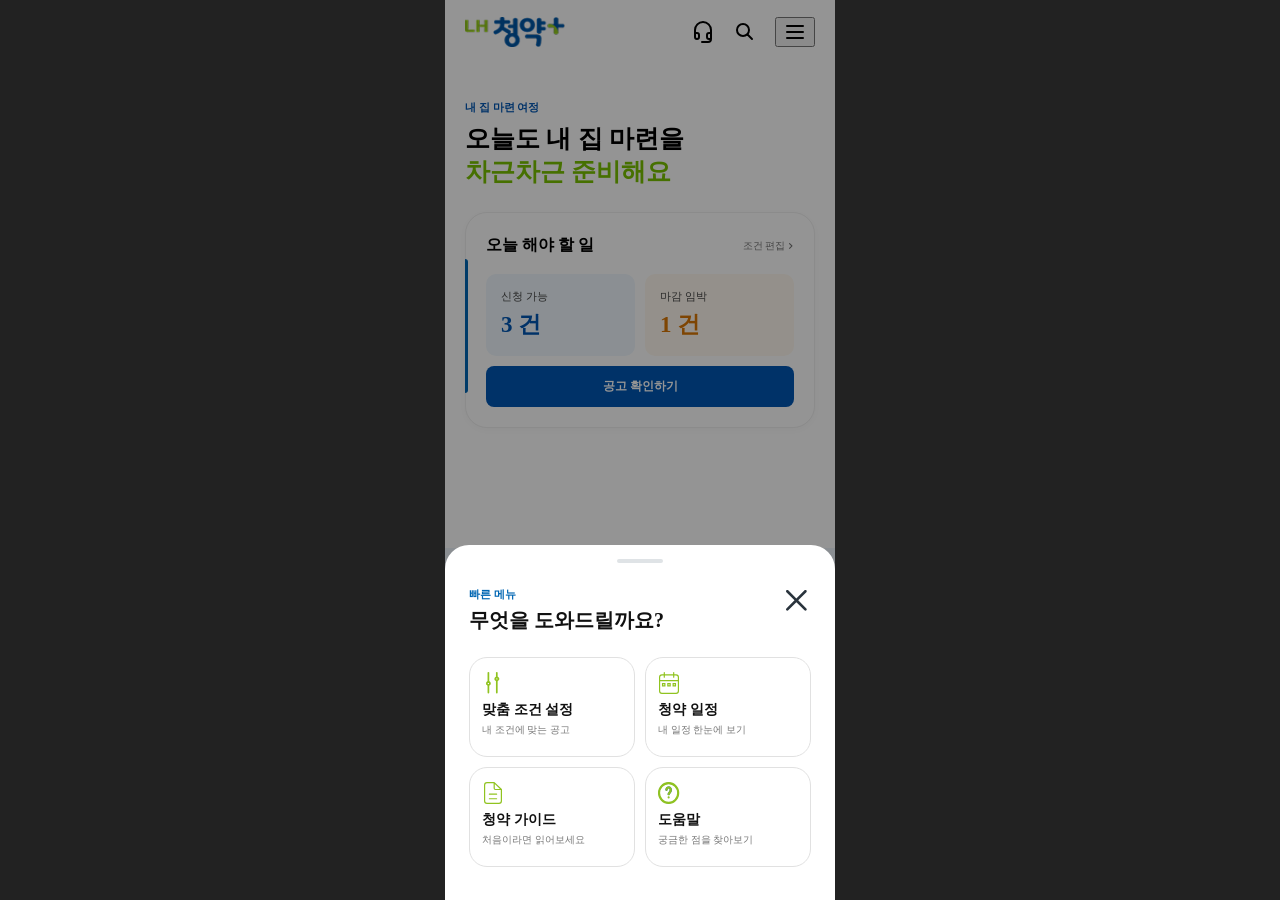
==== index.html @ eb8c649b "포트폴리오 파일 병합" ====
<!DOCTYPE html>
<html lang="ko">

<head>
    <meta charset="UTF-8">
    <meta name="viewport" content="width=device-width, initial-scale=1.0">

    <title>LH 청약+ - 홈</title>

    <link rel="stylesheet" href="./css/header.css">
    <link rel="stylesheet" href="./style.css">
    <link rel="stylesheet" href="./css/footer.css">

    <style>
        /* ==================================================
           기본
        ================================================== */

        * {
            box-sizing: border-box;
        }

        html,
        body {
            margin: 0;
            padding: 0;
            min-height: 100%;
        }

        body {
            background: #222;
        }


        /* ==================================================
           모바일 앱 전체
        ================================================== */

        .mobile-app {
            position: relative;

            width: 390px;
            min-height: 100vh;

            margin: 0 auto;

            background: #ffffff;

            overflow-x: hidden;
        }


        /* ==================================================
           HEADER
        ================================================== */

        .mobile-app .header {
            width: 390px;
            height: 64px;

            padding: 0 20px;

            display: flex;
            align-items: center;
            justify-content: space-between;

            background: #ffffff;

            position: relative;
            z-index: 10;
        }

        .mobile-app .header>a {
            display: flex;
            align-items: center;
        }

        .mobile-app .header>a img {
            width: auto;
            height: 30px;
            display: block;
        }

        .mobile-app .header-icons {
            display: flex;
            align-items: center;
            gap: 18px;
        }

        .mobile-app .header-icons img {
            width: 24px;
            height: 24px;

            display: block;

            cursor: pointer;
        }


        /* ==================================================
           MAIN
        ================================================== */

        .mobile-app .content {
            width: 100%;

            padding: 36px 20px 120px;

            background: #ffffff;
        }


        /* ==================================================
           상단 문구
        ================================================== */

        .mobile-app .content>div:first-child {
            font-size: 11px !important;
            color: #0056b3 !important;
            font-weight: 700 !important;
        }


        .welcome-text {
            margin-top: 8px;

            font-size: 25px;
            font-weight: 700;

            line-height: 1.3;
        }

        .welcome-text span {
            color: #79c000;
        }


        /* ==================================================
           오늘 해야 할 일 카드
        ================================================== */

        .card-box {
            position: relative;

            margin-top: 24px;

            padding: 22px 20px 20px;

            background: #ffffff;

            border: 1px solid #eeeeee;
            border-radius: 22px;

            box-shadow: 0 2px 10px rgba(0, 0, 0, 0.04);
        }

        .card-box::before {
            content: "";

            position: absolute;

            left: -1px;
            top: 46px;

            width: 3px;
            height: 134px;

            background: #0066b3;

            border-radius: 0 3px 3px 0;
        }


        .card-box>div:first-child {
            display: flex !important;

            justify-content: space-between !important;
            align-items: center !important;
        }

        .card-box strong {
            font-size: 16px !important;
            font-weight: 700;
        }




        /* ==================================================
           신청 가능 / 마감 임박
        ================================================== */

        .stat-grid {
            display: flex;

            gap: 10px;

            margin: 18px 0 10px;
        }

        .stat-card {
            flex: 1;

            min-height: 82px;

            padding: 15px;

            border-radius: 10px;

            background: #eef6fc;
        }

        .stat-card:nth-child(2) {
            background: #fff8ef;
        }

        .stat-card>div:first-child {
            font-size: 11px !important;
            color: #444 !important;
        }

        .stat-number {
            margin-top: 5px;

            font-size: 23px;

            font-weight: 700;
        }

        /* ==================================================
   조건 편집 링크
================================================== */

        .mobile-app .card-box a.main-arrow,
        .mobile-app .card-box a.main-arrow:link,
        .mobile-app .card-box a.main-arrow:visited,
        .mobile-app .card-box a.main-arrow:hover,
        .mobile-app .card-box a.main-arrow:focus,
        .mobile-app .card-box a.main-arrow:active {
            display: flex;

            align-items: center;

            gap: 3px;

            color: #777777 !important;

            font-size: 10px;

            font-weight: 400;

            line-height: 1;

            text-decoration: none !important;

            white-space: nowrap;
        }

        .mobile-app .card-box a.main-arrow img {
            width: 6px;
            height: 6px;

            display: block;

            object-fit: contain;
        }

        /* ==================================================
           공고 확인 버튼
        ================================================== */

        .mobile-app .btn-primary {
            width: 100%;

            padding: 12px 10px;

            border: 0;
            border-radius: 8px;

            background: #0056b3;

            color: #ffffff;

            font-size: 12px;
            font-weight: 700;

            text-align: center;
            text-decoration: none;

            display: block;
        }


        /* ==================================================
           팝업 오버레이
        ================================================== */

        #quick-menu {
            position: fixed !important;

            top: 0 !important;
            left: 50% !important;

            transform: translateX(-50%) !important;

            width: 390px !important;
            height: 100vh !important;

            margin: 0 !important;
            padding: 0 !important;

            background: rgba(0, 0, 0, 0.42) !important;

            z-index: 99999 !important;

            display: none;

            align-items: flex-end;
        }

        #quick-menu.show {
            display: flex !important;
        }


        /* ==================================================
           팝업 바텀시트
        ================================================== */

        #quick-menu .bottom-sheet {
            width: 390px;

            height: 355px;

            margin: 0;
            padding: 14px 24px 28px;

            background: #ffffff;

            border-radius: 24px 24px 0 0;

            overflow: hidden;
        }


        /* 손잡이 */

        #quick-menu .drag-handle {
            width: 46px;
            height: 4px;

            margin: 0 auto 24px;

            background: #dfe3e6;

            border-radius: 10px;
        }


        /* ==================================================
           팝업 제목
        ================================================== */

        #quick-menu .bottom-sheet-header {
            display: flex;

            justify-content: space-between;
            align-items: flex-start;

            margin-bottom: 24px;
        }

        #quick-menu .quick-title {
            display: block;

            margin-bottom: 5px;

            color: #0066b3;

            font-size: 11px;
            font-weight: 700;
        }

        #quick-menu .bottom-sheet-header h3 {
            margin: 0;

            color: #111111;

            font-size: 20px;
            font-weight: 700;

            line-height: 1.3;
        }


        /* ==================================================
           팝업 닫기
        ================================================== */

        #quick-menu .menu-close {
            width: 28px;
            height: 28px;

            padding: 0;

            border: 0;

            background: transparent;

            display: flex;

            align-items: center;
            justify-content: center;

            cursor: pointer;
        }

        #quick-menu .menu-close img {
            width: 22px;
            height: 22px;

            display: block;
        }


        /* ==================================================
           팝업 메뉴
        ================================================== */

        #quick-menu .grid-menu {
            width: 100%;

            display: grid;

            grid-template-columns: 1fr 1fr;

            gap: 10px;

            margin: 0;
        }


        #quick-menu .menu-card {
            width: 100%;
            height: 100px;

            padding: 14px 12px;

            background: #ffffff;

            border: 1px solid #e1e1e1;

            border-radius: 18px;

            display: flex;

            flex-direction: column;
            justify-content: flex-start;

            text-decoration: none;

            color: #111111;
        }

        #quick-menu .menu-card>img {
            width: 22px;
            height: 22px;

            object-fit: contain;

            margin-bottom: 8px;
        }

        #quick-menu .menu-card h4 {
            margin: 0 0 4px;

            color: #111111;

            font-size: 14px;
            font-weight: 700;

            line-height: 1.2;
        }

        #quick-menu .menu-card p {
            margin: 0;

            color: #777777;

            font-size: 10px;

            line-height: 1.3;
        }


        /* ==================================================
           모바일에서 화면 폭에 맞추기
        ================================================== */

        @media (max-width: 390px) {

            body {
                background: #ffffff;
            }

            .mobile-app {
                width: 100%;
            }

            .mobile-app .header {
                width: 100%;
            }

            .mobile-app .content {
                width: 100%;
            }

            #quick-menu {
                width: 100% !important;
            }

            #quick-menu .bottom-sheet {
                width: 100%;
            }
        }
    </style>

</head>


<body>

    <div class="mobile-app">


        <!-- ==================================================
             HEADER
        ================================================== -->

        <header class="header">

            <a href="index.html">
                <img src="./images/header-icon/logo.png" alt="LH 청약+">
            </a>


            <div class="header-icons">

                <img src="./images/header-icon/call.svg" alt="상담">

                <img src="./images/header-icon/serch.svg" alt="검색">

                <!-- ★ 메뉴 버튼 -->
                <button type="button" id="menu-open" class="menu-open">

                    <img src="./images/header-icon/ham-btn.svg" alt="메뉴">

                </button>

            </div>

        </header>



        <!-- ==================================================
             MAIN
        ================================================== -->

        <main class="content">


            <!-- 상단 설명 -->

            <div>
                내 집 마련 여정
            </div>


            <div class="welcome-text">

                오늘도 내 집 마련을<br>

                <span>
                    차근차근 준비해요
                </span>

            </div>


            <!-- ==================================================
                 오늘 해야 할 일
            ================================================== -->

            <div class="card-box">


                <div>

                    <strong>
                        오늘 해야 할 일
                    </strong>


                    <a href="custom-conditions.html" class="main-arrow">
                        조건 편집
                        <img src="./images/icon/arrow-gray-right.svg" alt="">
                    </a>

                </div>


                <div class="stat-grid">


                    <div class="stat-card">

                        <div>
                            신청 가능
                        </div>

                        <div class="stat-number" style="color:#0056b3;">

                            3 건

                        </div>

                    </div>


                    <div class="stat-card">

                        <div>
                            마감 임박
                        </div>

                        <div class="stat-number" style="color:#d97706;">

                            1 건

                        </div>

                    </div>


                </div>


                <a href="document-checklist.html" class="btn-primary">
                    공고 확인하기
                </a>

            </div>


        </main>



        <!-- ==================================================
             빠른 메뉴 팝업
        ================================================== -->

        <div class="modal-overlay" id="quick-menu">


            <div class="bottom-sheet">


                <div class="drag-handle"></div>


                <div class="bottom-sheet-header">


                    <div>

                        <span class="quick-title">
                            빠른 메뉴
                        </span>

                        <h3>
                            무엇을 도와드릴까요?
                        </h3>

                    </div>


                    <button type="button" id="menu-close" class="menu-close">

                        <img src="./images/main-popup-icon/x.svg" alt="닫기">

                    </button>


                </div>


                <div class="grid-menu">


                    <a href="custom-conditions.html" class="menu-card">

                        <img src="./images/main-popup-icon/filter.svg" alt="">

                        <h4>
                            맞춤 조건 설정
                        </h4>

                        <p>
                            내 조건에 맞는 공고
                        </p>

                    </a>


                    <a href="schedule.html" class="menu-card">

                        <img src="./images/main-popup-icon/cal.svg" alt="">

                        <h4>
                            청약 일정
                        </h4>

                        <p>
                            내 일정 한눈에 보기
                        </p>

                    </a>


                    <a href="schedule.html" class="menu-card">

                        <img src="./images/main-popup-icon/paper.svg" alt="">

                        <h4>
                            청약 가이드
                        </h4>

                        <p>
                            처음이라면 읽어보세요
                        </p>

                    </a>


                    <a href="document-checklist.html" class="menu-card">

                        <img src="./images/main-popup-icon/qua.svg" alt="">

                        <h4>
                            도움말
                        </h4>

                        <p>
                            궁금한 점을 찾아보기
                        </p>

                    </a>


                </div>


            </div>

        </div>



        <!-- ==================================================
             FOOTER
        ================================================== -->

        <div id="footer"></div>


    </div>



    <!-- ==================================================
         JS
    ================================================== -->

    <script src="./js/main.js"></script>
    <script src="./js/footer.js"></script>

</body>

</html>
---- css/header.css ----
.header {
  display: flex;
  justify-content: space-between; /* 로고는 왼쪽, 아이콘은 오른쪽 끝 배치 */
  align-items: center;            /* 세로 방향 중앙 정렬 (높이 맞춤) */
  height: 56px;                   /* 헤더 높이 지정 */
  padding: 0 16px;                /* 좌우 여백 */
  background-color: #ffffff;      /* 배경색 */
}

.header-icons {
  display: flex;
  align-items: center;            /* 아이콘들끼리도 세로 중앙 정렬 */
  gap: 8px;
}

/* 이미지 크기가 깨지는 것을 방지하기 위한 스타일 */
.header a img {
  display: block;
  height: 24px;                   /* 로고 이미지 적절한 높이 지정 */
}

.header-icons img {
  width: 24px;                    /* 아이콘 이미지 크기 지정 */
  height: 24px;
  cursor: pointer;
}
---- css/footer.css ----
/* ========================================
   FOOTER
======================================== */

.app-footer {
    width: 390px;
    height: 199px;

    margin: 0;
    padding: 0;

    background: #fff;

    position: relative;

    overflow: hidden;
}


/* ========================================
   LH 정보 영역
   390 × 119
======================================== */

.footer-info {
    position: relative;

    width: 390px;
    height: 119px;

    background: #EEF5FC;
}


/* 슬로건 */

.footer-slogan {
    position: absolute;

    left: 23px;
    top: 34px;

    width: 172px;
    height: auto;

    display: block;
}


/* 한국토지주택공사 */

.footer-logo {
    position: absolute;

    right: 24px;
    top: 38px;

    width: 128px;
    height: auto;

    display: block;
}


/* 주소 */

.footer-links {
    position: absolute;

    left: 23px;
    bottom: 29px;

    display: flex;

    align-items: center;

    gap: 10px;

    white-space: nowrap;
}


.footer-links .address {
    color: #171717;

    font-size: 8px;
    font-weight: 600;

    line-height: 1;
}


.footer-links a {
    color: #0066B3;

    font-size: 8px;
    font-weight: 700;

    line-height: 1;

    text-decoration: none;
}


/* Copyright */

.copyright {
    position: absolute;

    left: 23px;
    bottom: 13px;

    margin: 0;

    color: #A0A0A0;

    font-size: 6px;
    font-weight: 400;

    line-height: 1;
}


/* ========================================
   하단 네비게이션
   390 × 80
======================================== */

.bottom-nav {
    position: absolute;

    left: 0;
    bottom: 0;

    width: 390px;
    height: 80px;

    display: flex;

    align-items: center;
    justify-content: space-around;

    padding: 0;

    background: #fff;

    border-top: 1px solid #EAEAEA;
}


/* ========================================
   네비 아이템
======================================== */

.nav-item {
    width: 20%;
    height: 80px;

    display: flex;

    flex-direction: column;

    align-items: center;
    justify-content: center;

    gap: 5px;

    color: #A7A7A7;

    text-decoration: none;
}


/* ========================================
   아이콘
======================================== */

.nav-icon {
    width: 31px;
    height: 31px;
    object-fit: contain;

    display: block;

    opacity: 0.55;
}


/* ========================================
   글자
======================================== */

.nav-item span {
    display: block;

    color: #A7A7A7;

    font-size: 10px;
    font-weight: 500;

    line-height: 1;
}


/* ========================================
   현재 페이지
======================================== */

.nav-item.active .nav-icon {
    opacity: 1;
}

.nav-item.active span {
    color: #0055A2;

    font-weight: 700;
}
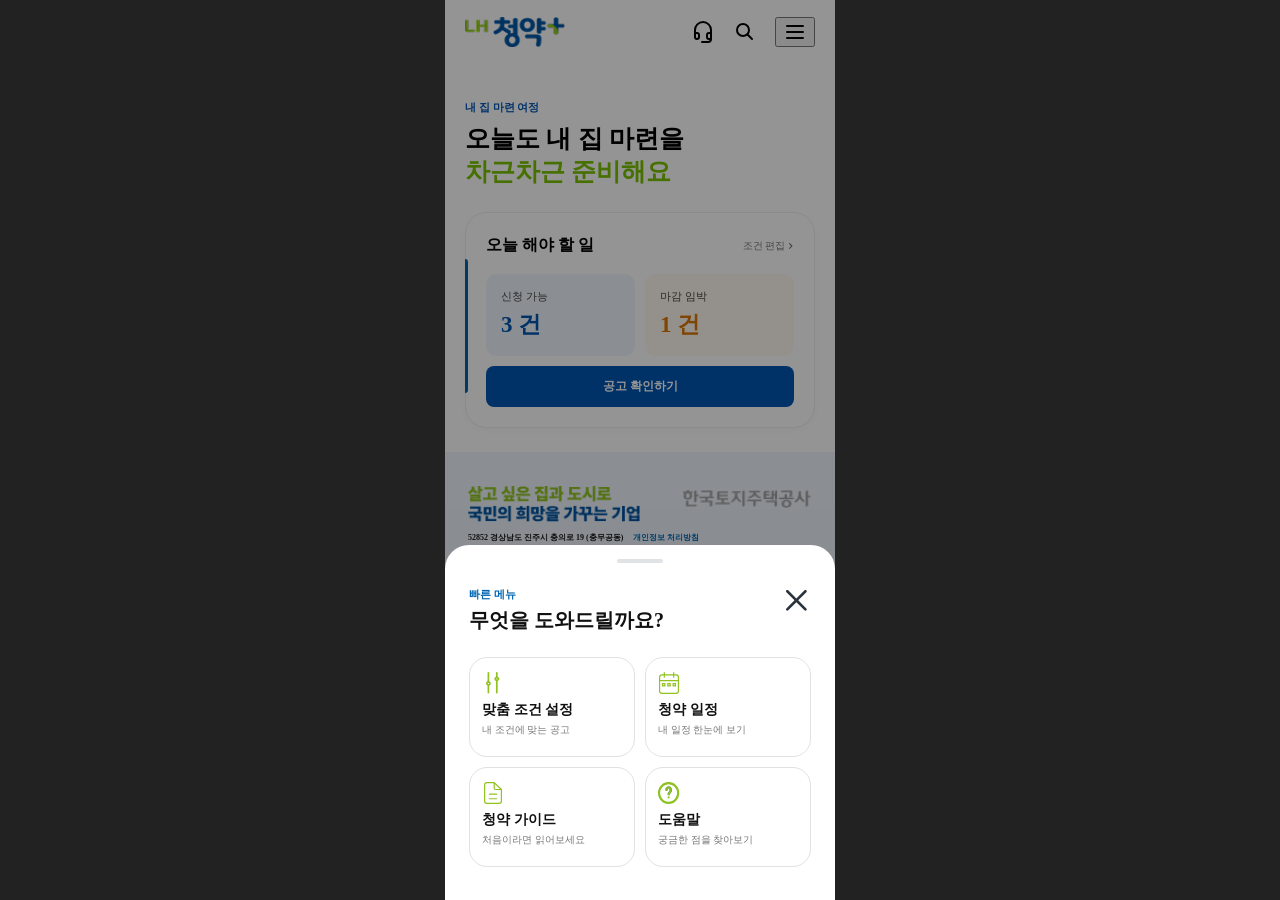
==== commit d9624667: "페이지 여백 수정" ====
--- a/index.html
+++ b/index.html
@@ -97,17 +97,14 @@
         }
 
 
-        /* ==================================================
-           MAIN
-        ================================================== */
-
-        .mobile-app .content {
-            width: 100%;
-
-            padding: 36px 20px 120px;
-
-            background: #ffffff;
-        }
+    
+
+        /* MAIN */
+.mobile-app .content {
+    width: 100%;
+    padding: 36px 20px 24px;
+    background: #ffffff;
+}
 
 
         /* ==================================================
@@ -528,6 +525,7 @@
 </head>
 
 
+
 <body>
 
     <div class="mobile-app">
--- a/css/header.css
+++ b/css/header.css
@@ -19,6 +19,7 @@
   height: 24px;                   /* 로고 이미지 적절한 높이 지정 */
 }
 
+
 .header-icons img {
   width: 24px;                    /* 아이콘 이미지 크기 지정 */
   height: 24px;
--- a/css/footer.css
+++ b/css/footer.css
@@ -15,6 +15,7 @@
 
     overflow: hidden;
 }
+
 
 
 /* ========================================
